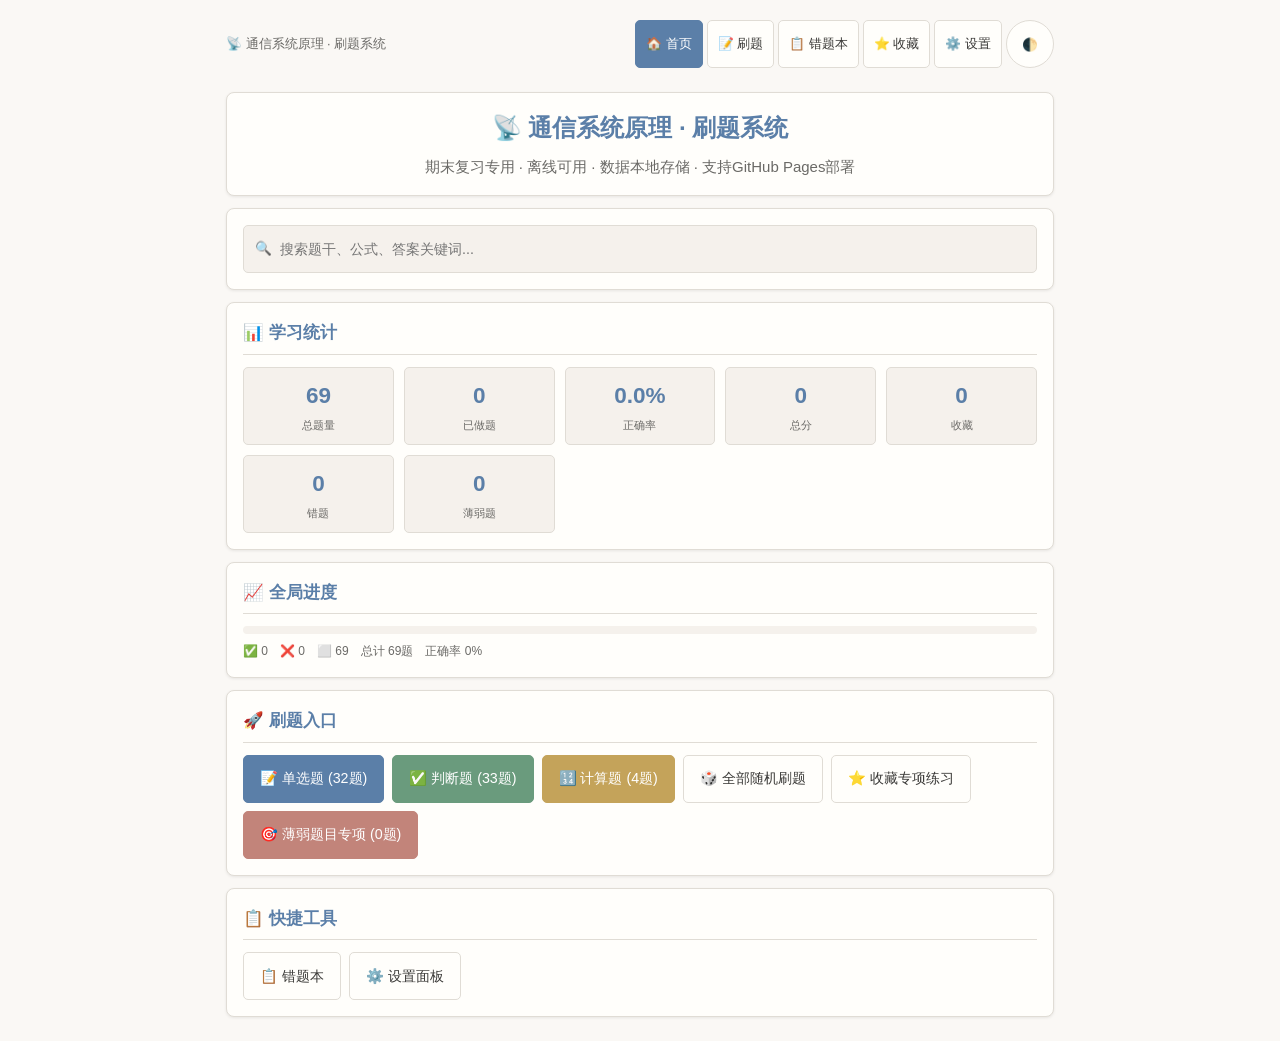
==== index.html @ 5f4c09f0 "首次上传" ====
<!DOCTYPE html>
<html lang="zh-CN">
<head>
  <meta charset="UTF-8">
  <meta name="viewport" content="width=device-width, initial-scale=1.0, user-scalable=yes">
  <title>通信系统原理 · 刷题系统</title>
  <link rel="stylesheet" href="css/style.css">
  <link rel="icon" href="data:image/svg+xml,<svg xmlns='http://www.w3.org/2000/svg' viewBox='0 0 32 32'><text y='24' font-size='28'>📡</text></svg>">
</head>
<body>
<div class="container">
  <!-- 导航 -->
  <nav class="nav">
    <div class="breadcrumb">📡 通信系统原理 · 刷题系统</div>
    <div class="nav-links">
      <a href="index.html" class="btn btn-sm btn-primary">🏠 首页</a>
      <a href="exam.html" class="btn btn-sm">📝 刷题</a>
      <a href="wrong.html" class="btn btn-sm">📋 错题本</a>
      <a href="collect.html" class="btn btn-sm">⭐ 收藏</a>
      <a href="setting.html" class="btn btn-sm">⚙️ 设置</a>
      <button class="btn btn-sm btn-icon" id="themeToggle" title="切换深浅主题" onclick="toggleTheme()">🌓</button>
    </div>
  </nav>
  <!-- 标题 -->
  <div class="card" style="text-align:center;margin-top:16px;">
    <h1 style="font-size:1.6em;color:var(--primary);">📡 通信系统原理 · 刷题系统</h1>
    <p style="color:var(--text-secondary);margin-top:8px;">期末复习专用 · 离线可用 · 数据本地存储 · 支持GitHub Pages部署</p>
  </div>
  <!-- 搜索 -->
  <div class="card">
    <div class="search-box">
      <input type="search" id="globalSearch" placeholder="搜索题干、公式、答案关键词..." oninput="doSearch()">
    </div>
  </div>
  <!-- 统计看板 -->
  <div class="card">
    <div class="card-header"><span class="card-title">📊 学习统计</span></div>
    <div class="stats-grid" id="statsGrid">
      <div class="stat-item"><div class="stat-value" id="statTotal">0</div><div class="stat-label">总题量</div></div>
      <div class="stat-item"><div class="stat-value" id="statDone">0</div><div class="stat-label">已做题</div></div>
      <div class="stat-item"><div class="stat-value" id="statRate">0%</div><div class="stat-label">正确率</div></div>
      <div class="stat-item"><div class="stat-value" id="statScore">0</div><div class="stat-label">总分</div></div>
      <div class="stat-item"><div class="stat-value" id="statCollect">0</div><div class="stat-label">收藏</div></div>
      <div class="stat-item"><div class="stat-value" id="statErrors">0</div><div class="stat-label">错题</div></div>
      <div class="stat-item"><div class="stat-value" id="statWeak">0</div><div class="stat-label">薄弱题</div></div>
    </div>
  </div>
  <!-- 全局进度条 -->
  <div class="card">
    <div class="card-header"><span class="card-title">📈 全局进度</span></div>
    <div id="globalProgress"></div>
  </div>
  <!-- 刷题入口 -->
  <div class="card">
    <div class="card-header"><span class="card-title">🚀 刷题入口</span></div>
    <div class="btn-group">
      <a href="exam.html?type=single" class="btn btn-primary">📝 单选题 (32题)</a>
      <a href="exam.html?type=judge" class="btn btn-success">✅ 判断题 (33题)</a>
      <a href="exam.html?type=calc" class="btn btn-warning" style="background:var(--warning);color:#fff;border-color:var(--warning);">🔢 计算题 (4题)</a>
      <a href="exam.html?type=all" class="btn">🎲 全部随机刷题</a>
      <a href="collect.html" class="btn">⭐ 收藏专项练习</a>
      <a href="exam.html?mode=weak" class="btn btn-danger" id="weakBtn">🎯 薄弱题目专项</a>
    </div>
  </div>
  <!-- 快捷入口 -->
  <div class="card">
    <div class="card-header"><span class="card-title">📋 快捷工具</span></div>
    <div class="btn-group">
      <a href="wrong.html" class="btn">📋 错题本</a>
      <a href="setting.html" class="btn">⚙️ 设置面板</a>
    </div>
  </div>
  <!-- 搜索结果 (默认隐藏) -->
  <div class="card" id="searchResultsCard" style="display:none;">
    <div class="card-header">
      <span class="card-title">🔍 搜索结果</span>
      <span id="searchCount" style="font-size:0.85em;color:var(--text-secondary);"></span>
    </div>
    <div id="searchResults"></div>
  </div>
</div>
<!-- 弹窗 -->
<div class="modal-overlay" style="display:none;">
  <div class="modal"><h3></h3><div class="modal-body"></div><div class="btn-group"><button class="btn btn-cancel">取消</button><button class="btn btn-confirm">确认</button></div></div>
</div>
<!-- Toast -->
<div class="toast" style="display:none;"></div>
<script src="js/storage.js"></script>
<script src="js/question.js"></script>
<script src="js/common.js"></script>
<script>
// ===== 主题切换 =====
function toggleTheme() {
  const cfg = Storage.getConfig();
  cfg.theme = cfg.theme === 'dark' ? 'light' : 'dark';
  Storage.saveConfig(cfg);
  App.applyTheme(cfg.theme);
  document.getElementById('themeToggle').textContent = cfg.theme === 'dark' ? '☀️' : '🌓';
}
// ===== 初始化统计 =====
function updateStats() {
  const stats = App.getStats();
  document.getElementById('statTotal').textContent = stats.total;
  document.getElementById('statDone').textContent = stats.done;
  document.getElementById('statRate').textContent = stats.correctRate + '%';
  document.getElementById('statScore').textContent = stats.score;
  document.getElementById('statCollect').textContent = stats.collectCount;
  document.getElementById('statErrors').textContent = stats.errorCount;
  document.getElementById('statWeak').textContent = stats.weakCount;
  // 薄弱题数量
  const weakBtn = document.getElementById('weakBtn');
  weakBtn.textContent = `🎯 薄弱题目专项 (${stats.weakCount}题)`;
  if (stats.weakCount === 0) weakBtn.classList.add('btn');
  // 全局进度
  const records = Storage.getRecords();
  const answered = {};
  App.getQuestions().forEach(q => {
    const r = records[q.id];
    if (r && (r.correct > 0 || r.wrong > 0)) {
      answered[q.id] = r.correct > r.wrong;
    }
  });
  App.renderProgress(document.getElementById('globalProgress'), answered);
}
// ===== 全局搜索 =====
function doSearch() {
  const query = document.getElementById('globalSearch').value;
  const card = document.getElementById('searchResultsCard');
  const results = document.getElementById('searchResults');
  const count = document.getElementById('searchCount');
  if (!query || query.trim().length < 1) {
    card.style.display = 'none';
    return;
  }
  card.style.display = '';
  const filtered = App.searchQuestions(query, App.validQuestions());
  count.textContent = `找到 ${filtered.length} 题`;
  if (filtered.length === 0) {
    results.innerHTML = '<p style="color:var(--text-secondary);padding:16px;">未找到匹配题目，请尝试其他关键词</p>';
    return;
  }
  results.innerHTML = filtered.slice(0, 20).map(q => {
    const badgeClass = q.type === 'single' ? 'badge-single' : q.type === 'judge' ? 'badge-judge' : 'badge-calc';
    const typeLabel = q.type === 'single' ? '单选' : q.type === 'judge' ? '判断' : '计算';
    const records = Storage.getRecords();
    const r = records[q.id];
    const status = r ? (r.correct > r.wrong ? '✅' : r.wrong > r.correct ? '❌' : '⬜') : '⬜';
    return `<div class="card" style="padding:10px;">
      <div style="display:flex;justify-content:space-between;align-items:center;flex-wrap:wrap;gap:8px;">
        <span><span class="badge ${badgeClass}">${typeLabel}</span> <strong>#${q.id}</strong> ${status} ${q.question.substring(0, 60)}...</span>
        <span style="font-size:0.8em;color:var(--text-secondary);">${q.chapter}</span>
      </div>
    </div>`;
  }).join('');
  if (filtered.length > 20) {
    results.innerHTML += `<p style="text-align:center;color:var(--text-secondary);padding:8px;">...还有 ${filtered.length - 20} 题，请使用更精确的关键词</p>`;
  }
}
// ===== 页面初始化 =====
document.addEventListener('DOMContentLoaded', () => {
  const cfg = Storage.getConfig();
  document.getElementById('themeToggle').textContent = cfg.theme === 'dark' ? '☀️' : '🌓';
  updateStats();
});
</script>
</body>
</html>
---- css/style.css ----
/* ===== 通信系统原理刷题系统 - 全局样式 ===== */
/* 双主题：浅色米白护眼 + 深色夜间模式 */
/* ===== CSS变量 ===== */
:root {
  /* 浅色主题 */
  --bg: #faf8f5;
  --bg-card: #fffefb;
  --bg-input: #f5f1ec;
  --text: #3b3a38;
  --text-secondary: #6b6a67;
  --border: #e0dcd5;
  --primary: #5b7fa8;
  --primary-light: #e8f0f7;
  --success: #6a9b7d;
  --success-light: #e6f2ea;
  --danger: #c2847a;
  --danger-light: #f9eae8;
  --warning: #c4a35a;
  --warning-light: #faf3e2;
  --accent: #8e7cc3;
  --shadow: 0 1px 3px rgba(0,0,0,0.08);
  --shadow-md: 0 2px 8px rgba(0,0,0,0.1);
  --shadow-lg: 0 4px 16px rgba(0,0,0,0.12);
  --radius: 8px;
  --radius-sm: 5px;
  --font-mono: 'Courier New', 'Consolas', monospace;
  --font-size: 15px;
  --transition: 0.2s ease;
  --img-brightness: 1;
  /* 公式等宽 */
  --formula-family: inherit;
}
/* 字体大小档位 */
.font-standard { --font-size: 15px; }
.font-large { --font-size: 18px; }
.font-xlarge { --font-size: 22px; }
/* 公式等宽开关 */
.formula-mono { --formula-family: var(--font-mono); }
/* 动画开关 */
.anim-off *, .anim-off *::before, .anim-off *::after {
  transition-duration: 0s !important;
  animation-duration: 0s !important;
}
/* ===== 深色主题 ===== */
[data-theme="dark"] {
  --bg: #1a1a1d;
  --bg-card: #242428;
  --bg-input: #2e2e33;
  --text: #e8e6e3;
  --text-secondary: #a8a6a2;
  --border: #3a3a40;
  --primary: #8ab4d8;
  --primary-light: #2a3a4a;
  --success: #7dba93;
  --success-light: #2a3a30;
  --danger: #d4948a;
  --danger-light: #3a2a28;
  --warning: #d4b87a;
  --warning-light: #3a3528;
  --accent: #b09ad8;
  --shadow: 0 1px 3px rgba(0,0,0,0.3);
  --shadow-md: 0 2px 8px rgba(0,0,0,0.4);
  --shadow-lg: 0 4px 16px rgba(0,0,0,0.5);
  --img-brightness: 0.7;
}
[data-theme="dark"] img, [data-theme="dark"] .q-image {
  filter: brightness(var(--img-brightness));
}
[data-theme="dark"] input, [data-theme="dark"] textarea, [data-theme="dark"] select {
  color: var(--text);
}
/* ===== 全局重置 ===== */
*, *::before, *::after { box-sizing: border-box; margin: 0; padding: 0; }
html {
  font-size: var(--font-size);
  font-family: -apple-system, BlinkMacSystemFont, 'Segoe UI', 'PingFang SC', 'Microsoft YaHei', sans-serif;
  color: var(--text);
  background: var(--bg);
  line-height: 1.6;
  -webkit-tap-highlight-color: transparent;
}
body {
  min-height: 100vh;
  display: flex;
  flex-direction: column;
  background: var(--bg);
}
a { color: var(--primary); text-decoration: none; }
a:hover { text-decoration: underline; }
/* ===== 容器 ===== */
.container {
  max-width: 860px;
  width: 100%;
  margin: 0 auto;
  padding: 12px 16px;
}
@media (max-width: 640px) {
  .container { padding: 8px 12px; }
}
/* ===== 卡片 ===== */
.card {
  background: var(--bg-card);
  border: 1px solid var(--border);
  border-radius: var(--radius);
  padding: 16px;
  margin-bottom: 12px;
  box-shadow: var(--shadow);
  transition: box-shadow var(--transition);
}
.card:hover { box-shadow: var(--shadow-md); }
.card-header {
  display: flex;
  justify-content: space-between;
  align-items: center;
  margin-bottom: 12px;
  padding-bottom: 8px;
  border-bottom: 1px solid var(--border);
}
.card-title { font-size: 1.1em; font-weight: 600; color: var(--primary); }
.card-body { padding: 4px 0; }
/* ===== 按钮 ===== */
.btn {
  display: inline-flex;
  align-items: center;
  justify-content: center;
  min-width: 48px;
  min-height: 48px;
  padding: 8px 16px;
  border: 1px solid var(--border);
  border-radius: var(--radius-sm);
  background: var(--bg-card);
  color: var(--text);
  font-size: 0.95em;
  cursor: pointer;
  transition: all var(--transition);
  user-select: none;
  white-space: nowrap;
  gap: 6px;
}
.btn:hover { background: var(--primary-light); border-color: var(--primary); }
.btn:active { transform: scale(0.97); }
.btn-primary { background: var(--primary); color: #fff; border-color: var(--primary); }
.btn-primary:hover { background: #4a6d94; }
.btn-success { background: var(--success); color: #fff; border-color: var(--success); }
.btn-success:hover { background: #5a8a6d; }
.btn-danger { background: var(--danger); color: #fff; border-color: var(--danger); }
.btn-danger:hover { background: #b0746a; }
.btn-sm { min-height: 36px; padding: 4px 10px; font-size: 0.85em; }
.btn-icon { min-width: 48px; min-height: 48px; padding: 6px; border-radius: 50%; }
.btn:disabled { opacity: 0.5; cursor: not-allowed; }
.btn-group { display: flex; gap: 8px; flex-wrap: wrap; }
/* ===== 输入框 ===== */
input, textarea, select {
  background: var(--bg-input);
  border: 1px solid var(--border);
  border-radius: var(--radius-sm);
  padding: 8px 12px;
  font-size: 0.95em;
  color: var(--text);
  font-family: inherit;
  transition: border var(--transition);
  min-height: 48px;
}
input:focus, textarea:focus, select:focus {
  outline: none;
  border-color: var(--primary);
  box-shadow: 0 0 0 2px var(--primary-light);
}
input[type="search"] { padding-left: 36px; }
textarea { resize: vertical; min-height: 80px; line-height: 1.5; }
select { min-width: 120px; cursor: pointer; }
/* ===== 弹窗 ===== */
.modal-overlay {
  display: none;
  position: fixed; inset: 0;
  background: rgba(0,0,0,0.45);
  z-index: 1000;
  align-items: center;
  justify-content: center;
  padding: 16px;
}
.modal-overlay.active { display: flex; }
.modal {
  background: var(--bg-card);
  border: 1px solid var(--border);
  border-radius: var(--radius);
  padding: 24px;
  max-width: 480px;
  width: 100%;
  box-shadow: var(--shadow-lg);
  animation: modalIn 0.2s ease;
}
@keyframes modalIn {
  from { opacity: 0; transform: translateY(-12px) scale(0.97); }
  to { opacity: 1; transform: translateY(0) scale(1); }
}
.modal h3 { margin-bottom: 12px; color: var(--danger); }
.modal .modal-body { margin-bottom: 16px; color: var(--text-secondary); }
.modal .btn-group { justify-content: flex-end; }
/* ===== 进度条 ===== */
.progress-bar {
  height: 8px;
  background: var(--bg-input);
  border-radius: 4px;
  overflow: hidden;
  display: flex;
  margin: 8px 0;
}
.progress-bar .seg-correct { background: var(--success); transition: width 0.3s ease; }
.progress-bar .seg-wrong { background: var(--danger); transition: width 0.3s ease; }
.progress-bar .seg-unknown { background: var(--bg-input); }
.progress-info { font-size: 0.8em; color: var(--text-secondary); display: flex; gap: 12px; flex-wrap: wrap; }
/* ===== 搜索框 ===== */
.search-box { position: relative; width: 100%; }
.search-box::before {
  content: '🔍';
  position: absolute;
  left: 12px; top: 50%;
  transform: translateY(-50%);
  font-size: 0.9em;
  z-index: 1;
}
.search-box input { width: 100%; }
/* ===== 标签 ===== */
.tag {
  display: inline-flex;
  align-items: center;
  gap: 4px;
  padding: 3px 10px;
  border-radius: 12px;
  font-size: 0.8em;
  background: var(--primary-light);
  color: var(--primary);
  border: 1px solid var(--primary);
  cursor: pointer;
  transition: all var(--transition);
}
.tag:hover { background: var(--primary); color: #fff; }
.tag.active { background: var(--primary); color: #fff; }
.tag-remove { cursor: pointer; opacity: 0.6; font-weight: bold; }
.tag-remove:hover { opacity: 1; }
/* ===== 题型徽章 ===== */
.badge {
  display: inline-block;
  padding: 2px 10px;
  border-radius: 10px;
  font-size: 0.75em;
  font-weight: 600;
  text-transform: uppercase;
  letter-spacing: 0.5px;
}
.badge-single { background: var(--primary-light); color: var(--primary); }
.badge-judge { background: var(--success-light); color: var(--success); }
.badge-calc { background: var(--warning-light); color: var(--warning); }
/* ===== 选项按钮（刷题页单选用） ===== */
.option-btn {
  display: block;
  width: 100%;
  min-height: 48px;
  padding: 12px 16px;
  margin: 6px 0;
  text-align: left;
  border: 2px solid var(--border);
  border-radius: var(--radius);
  background: var(--bg-card);
  color: var(--text);
  font-size: 0.95em;
  cursor: pointer;
  transition: all var(--transition);
}
.option-btn:hover { border-color: var(--primary); background: var(--primary-light); }
.option-btn.correct { border-color: var(--success); background: var(--success-light); color: var(--success); }
.option-btn.wrong { border-color: var(--danger); background: var(--danger-light); color: var(--danger); }
.option-btn:disabled { cursor: default; }
/* ===== 判断按钮 ===== */
.judge-btn {
  min-width: 100px;
  min-height: 56px;
  font-size: 1.1em;
  font-weight: 600;
  border-radius: var(--radius);
}
.judge-btn.correct { background: var(--success); color: #fff; border-color: var(--success); }
.judge-btn.wrong { background: var(--danger); color: #fff; border-color: var(--danger); }
/* ===== 计算题输入 ===== */
.calc-input {
  width: 100%;
  min-height: 100px;
  font-family: var(--formula-family);
  line-height: 1.6;
}
/* ===== 图片占位 ===== */
.q-image {
  display: block;
  max-width: 100%;
  height: auto;
  margin: 8px 0;
  border-radius: var(--radius-sm);
  border: 1px solid var(--border);
  background: var(--bg-input);
  transition: filter var(--transition);
}
.img-placeholder {
  display: flex;
  align-items: center;
  justify-content: center;
  min-height: 120px;
  background: var(--bg-input);
  border: 1px dashed var(--border);
  border-radius: var(--radius-sm);
  color: var(--text-secondary);
  font-size: 0.85em;
  margin: 8px 0;
}
.img-error {
  display: none;
  color: var(--danger);
  font-size: 0.8em;
  margin: 4px 0;
}
/* ===== 计时器 ===== */
.timer {
  display: flex;
  align-items: center;
  gap: 8px;
  font-family: var(--font-mono);
  font-size: 0.9em;
  color: var(--text-secondary);
}
.timer-warn { color: var(--warning); font-weight: bold; }
.timer-overtime { color: var(--danger); font-weight: bold; animation: blink 0.8s infinite; }
@keyframes blink {
  50% { opacity: 0.5; }
}
/* ===== 收藏星标 ===== */
.star-btn {
  font-size: 1.4em;
  cursor: pointer;
  background: none;
  border: none;
  min-width: 48px;
  min-height: 48px;
  display: inline-flex;
  align-items: center;
  justify-content: center;
  color: var(--text-secondary);
  transition: all var(--transition);
}
.star-btn.active { color: var(--warning); }
.star-btn:hover { transform: scale(1.15); }
/* ===== 快捷键提示 ===== */
.kbd {
  display: inline-block;
  padding: 1px 6px;
  font-size: 0.75em;
  font-family: var(--font-mono);
  background: var(--bg-input);
  border: 1px solid var(--border);
  border-radius: 3px;
  margin: 0 2px;
}
/* ===== 弹窗提示 ===== */
.toast {
  position: fixed;
  bottom: 24px;
  left: 50%;
  transform: translateX(-50%);
  background: var(--bg-card);
  border: 1px solid var(--border);
  padding: 10px 20px;
  border-radius: var(--radius);
  box-shadow: var(--shadow-lg);
  z-index: 2000;
  font-size: 0.9em;
  opacity: 0;
  transition: opacity 0.3s ease;
  pointer-events: none;
}
.toast.show { opacity: 1; }
.toast-success { border-color: var(--success); }
.toast-error { border-color: var(--danger); }
/* ===== 导航栏 ===== */
.nav {
  display: flex;
  align-items: center;
  justify-content: space-between;
  padding: 8px 0;
  gap: 8px;
  flex-wrap: wrap;
}
.nav-links { display: flex; gap: 4px; flex-wrap: wrap; }
.breadcrumb { font-size: 0.85em; color: var(--text-secondary); }
/* ===== 统计看板 ===== */
.stats-grid {
  display: grid;
  grid-template-columns: repeat(auto-fit, minmax(140px, 1fr));
  gap: 10px;
}
.stat-item {
  background: var(--bg-input);
  border-radius: var(--radius-sm);
  padding: 10px 14px;
  text-align: center;
  border: 1px solid var(--border);
}
.stat-value { font-size: 1.5em; font-weight: 700; color: var(--primary); }
.stat-label { font-size: 0.75em; color: var(--text-secondary); margin-top: 2px; }
/* ===== 筛选区 ===== */
.filter-bar {
  display: flex;
  flex-wrap: wrap;
  gap: 8px;
  align-items: center;
  padding: 8px 0;
}
.filter-bar select, .filter-bar input { min-height: 40px; }
/* ===== 分页加载提示 ===== */
.load-more {
  text-align: center;
  padding: 16px;
  color: var(--text-secondary);
  font-size: 0.85em;
}
/* ===== 工具按钮行 ===== */
.toolbar {
  display: flex;
  gap: 6px;
  align-items: center;
  flex-wrap: wrap;
}
/* ===== 设置项 ===== */
.setting-group {
  margin-bottom: 16px;
  padding-bottom: 16px;
  border-bottom: 1px solid var(--border);
}
.setting-group h3 {
  font-size: 1em;
  margin-bottom: 8px;
  color: var(--primary);
}
.setting-row {
  display: flex;
  justify-content: space-between;
  align-items: center;
  padding: 8px 0;
  min-height: 48px;
  gap: 8px;
}
.setting-label { flex: 1; font-size: 0.9em; }
.setting-desc { font-size: 0.75em; color: var(--text-secondary); }
/* ===== 开关 ===== */
.toggle {
  position: relative;
  width: 48px;
  height: 28px;
  display: inline-block;
  flex-shrink: 0;
}
.toggle input { display: none; }
.toggle .slider {
  position: absolute;
  inset: 0;
  background: var(--border);
  border-radius: 14px;
  cursor: pointer;
  transition: background var(--transition);
}
.toggle .slider::after {
  content: '';
  position: absolute;
  width: 22px;
  height: 22px;
  left: 3px;
  top: 3px;
  background: #fff;
  border-radius: 50%;
  transition: transform var(--transition);
}
.toggle input:checked + .slider { background: var(--primary); }
.toggle input:checked + .slider::after { transform: translateX(20px); }
/* ===== 快捷键面板 ===== */
.shortcuts-panel {
  display: grid;
  grid-template-columns: repeat(auto-fit, minmax(160px, 1fr));
  gap: 8px;
  font-size: 0.85em;
}
.shortcut-item {
  display: flex;
  align-items: center;
  gap: 8px;
  padding: 6px 0;
}
/* ===== 历史记录展开 ===== */
.history-item {
  font-size: 0.8em;
  padding: 4px 8px;
  margin: 2px 0;
  background: var(--bg-input);
  border-radius: 4px;
  display: flex;
  justify-content: space-between;
}
.collapsible-content { display: none; margin-top: 8px; }
.collapsible-content.open { display: block; }
/* ===== 打印样式 ===== */
@media print {
  .nav, .btn, .timer, .filter-bar, .search-box, .star-btn, .toolbar, .progress-bar, .progress-info,
  .modal-overlay, .toast, .toggle { display: none !important; }
  body { background: #fff; color: #000; }
  .card { box-shadow: none; border: 1px solid #ccc; page-break-inside: avoid; }
  .container { max-width: 100%; padding: 0; }
  a { color: #000; }
}
/* ===== 响应式 ===== */
@media (max-width: 640px) {
  .stats-grid { grid-template-columns: repeat(2, 1fr); }
  .nav { flex-direction: column; align-items: flex-start; }
  .filter-bar { flex-direction: column; align-items: stretch; }
  .btn { font-size: 0.9em; }
}
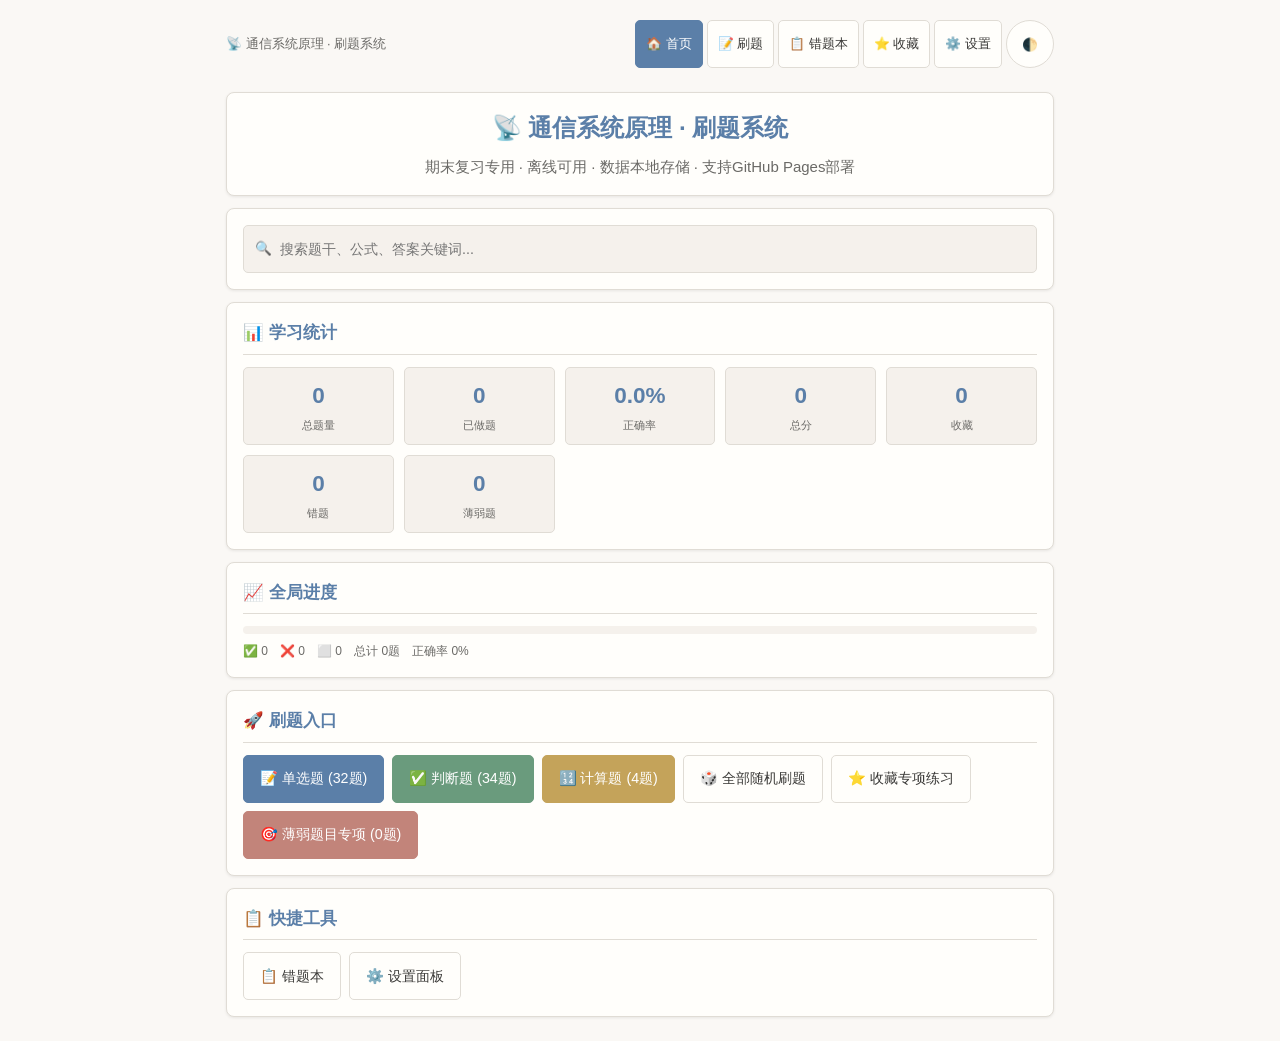
==== commit ad374e23: "更新映射关系" ====
--- a/index.html
+++ b/index.html
@@ -55,7 +55,7 @@
     <div class="card-header"><span class="card-title">🚀 刷题入口</span></div>
     <div class="btn-group">
       <a href="exam.html?type=single" class="btn btn-primary">📝 单选题 (32题)</a>
-      <a href="exam.html?type=judge" class="btn btn-success">✅ 判断题 (33题)</a>
+      <a href="exam.html?type=judge" class="btn btn-success">✅ 判断题 (34题)</a>
       <a href="exam.html?type=calc" class="btn btn-warning" style="background:var(--warning);color:#fff;border-color:var(--warning);">🔢 计算题 (4题)</a>
       <a href="exam.html?type=all" class="btn">🎲 全部随机刷题</a>
       <a href="collect.html" class="btn">⭐ 收藏专项练习</a>
